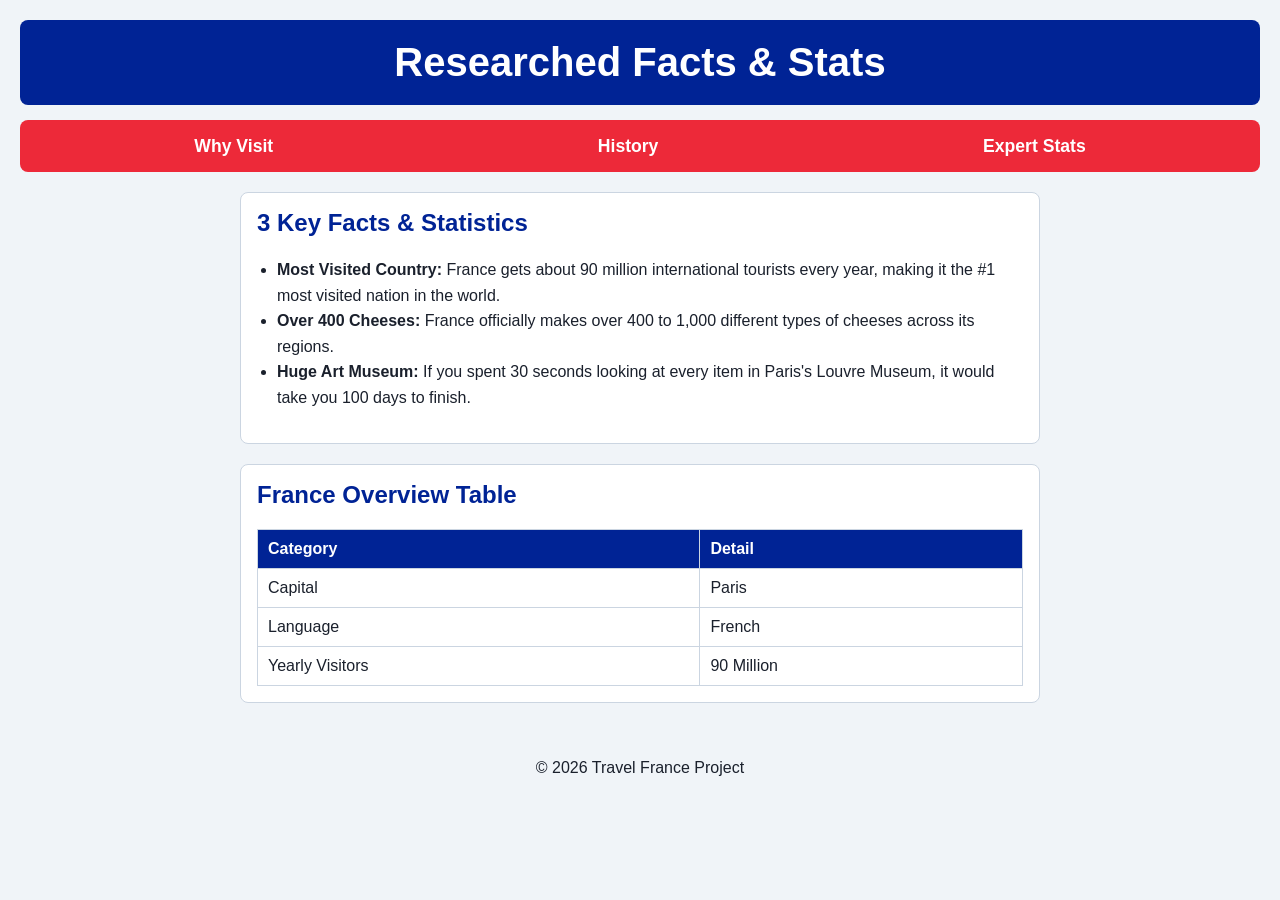
==== expert.html @ 116e02d5 "Rename Stats and Facts.html to expert.html" ====
<!DOCTYPE html>
<html lang="en">
<head>
    <meta charset="UTF-8">
    <meta name="viewport" content="width=device-width, initial-scale=1.0">
    <title>Travel France - Expert Facts</title>
    <link rel="icon" type="image/x-icon" href="https://upload.wikimedia.org/wikipedia/en/c/c3/Flag_of_France.svg">
    <link rel="stylesheet" href="style.css">
</head>
<body>

    <header>
        <h1>Researched Facts & Stats</h1>
    </header>

    <nav>
        <ul>
            <li><a href="index.html">Why Visit</a></li>
            <li><a href="history.html">History</a></li>
            <li><a href="expert.html">Expert Stats</a></li>
        </ul>
    </nav>

    <main>
        <div class="section">
            <h2>3 Key Facts & Statistics</h2>
            <ul>
                <li><strong>Most Visited Country:</strong> France gets about 90 million international tourists every year, making it the #1 most visited nation in the world.</li>
                <li><strong>Over 400 Cheeses:</strong> France officially makes over 400 to 1,000 different types of cheeses across its regions.</li>
                <li><strong>Huge Art Museum:</strong> If you spent 30 seconds looking at every item in Paris's Louvre Museum, it would take you 100 days to finish.</li>
            </ul>
        </div>

        <div class="section">
            <h2>France Overview Table</h2>
            <table>
                <tr>
                    <th>Category</th>
                    <th>Detail</th>
                </tr>
                <tr>
                    <td>Capital</td>
                    <td>Paris</td>
                </tr>
                <tr>
                    <td>Language</td>
                    <td>French</td>
                </tr>
                <tr>
                    <td>Yearly Visitors</td>
                    <td>90 Million</td>
                </tr>
            </table>
        </div>
    </main>

    <footer>
        <p>&copy; 2026 Travel France Project</p>
    </footer>

</body>
</html>
---- style.css ----
* {
  box-sizing: border-box;
}

body {
  margin: 0;
  font-family: Arial, sans-serif;
  background-color: #f0f4f8;
  color: #1a202c;
  padding: 20px;
}

header {
  text-align: center;
  padding: 20px;
  background-color: #002395;
  color: #ffffff;
  border-radius: 8px;
}

h1 {
  margin: 0;
  font-size: 2.5rem;
}

nav ul {
  list-style-type: none;
  padding: 0;
  display: flex;
  justify-content: space-around;
  background-color: #ed2939;
  padding: 12px;
  border-radius: 8px;
  margin-top: 15px;
}

nav a {
  color: white;
  font-weight: bold;
  text-decoration: none;
  font-size: 1.1rem;
}

nav a:hover {
  text-decoration: underline;
}

.section {
  max-width: 800px;
  margin: 20px auto;
  padding: 16px;
  background-color: #ffffff;
  border-radius: 8px;
  border: 1px solid #cbd5e1;
}

h2 {
  margin-top: 0;
  color: #002395;
}

img {
  display: block;
  max-width: 100%;
  height: auto;
  margin: 15px auto;
  border-radius: 8px;
}

ul, ol {
  padding-left: 20px;
  line-height: 1.6;
}

table {
  width: 100%;
  border-collapse: collapse;
  margin-top: 10px;
}

th, td {
  border: 1px solid #cbd5e1;
  padding: 10px;
  text-align: left;
}

th {
  background-color: #002395;
  color: white;
}

footer {
  text-align: center;
  margin-top: 30px;
  padding: 10px;
}
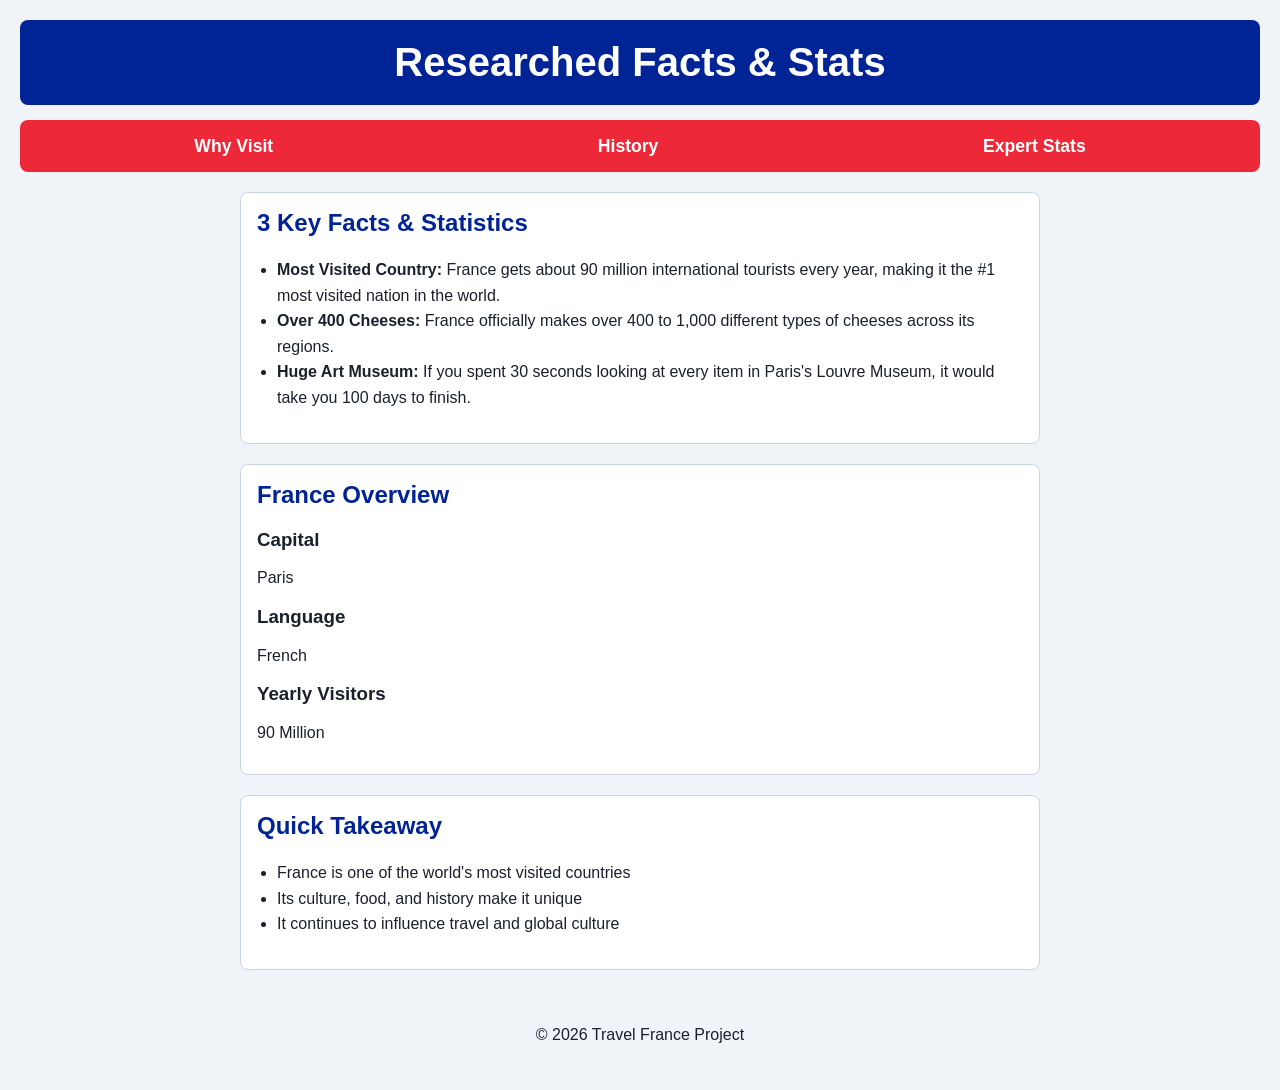
==== commit e4cadbd3: "Refactor France overview section with info cards" ====
--- a/expert.html
+++ b/expert.html
@@ -21,8 +21,8 @@
         </ul>
     </nav>
 
-    <main>
-        <div class="section">
+    <main class="page-grid">
+        <div class="section full">
             <h2>3 Key Facts & Statistics</h2>
             <ul>
                 <li><strong>Most Visited Country:</strong> France gets about 90 million international tourists every year, making it the #1 most visited nation in the world.</li>
@@ -32,25 +32,30 @@
         </div>
 
         <div class="section">
-            <h2>France Overview Table</h2>
-            <table>
-                <tr>
-                    <th>Category</th>
-                    <th>Detail</th>
-                </tr>
-                <tr>
-                    <td>Capital</td>
-                    <td>Paris</td>
-                </tr>
-                <tr>
-                    <td>Language</td>
-                    <td>French</td>
-                </tr>
-                <tr>
-                    <td>Yearly Visitors</td>
-                    <td>90 Million</td>
-                </tr>
-            </table>
+            <h2>France Overview</h2>
+            <div class="info-grid">
+                <div class="info-card">
+                    <h3>Capital</h3>
+                    <p>Paris</p>
+                </div>
+                <div class="info-card">
+                    <h3>Language</h3>
+                    <p>French</p>
+                </div>
+                <div class="info-card">
+                    <h3>Yearly Visitors</h3>
+                    <p>90 Million</p>
+                </div>
+            </div>
+        </div>
+
+        <div class="section">
+            <h2>Quick Takeaway</h2>
+            <ul>
+                <li>France is one of the world's most visited countries</li>
+                <li>Its culture, food, and history make it unique</li>
+                <li>It continues to influence travel and global culture</li>
+            </ul>
         </div>
     </main>
 
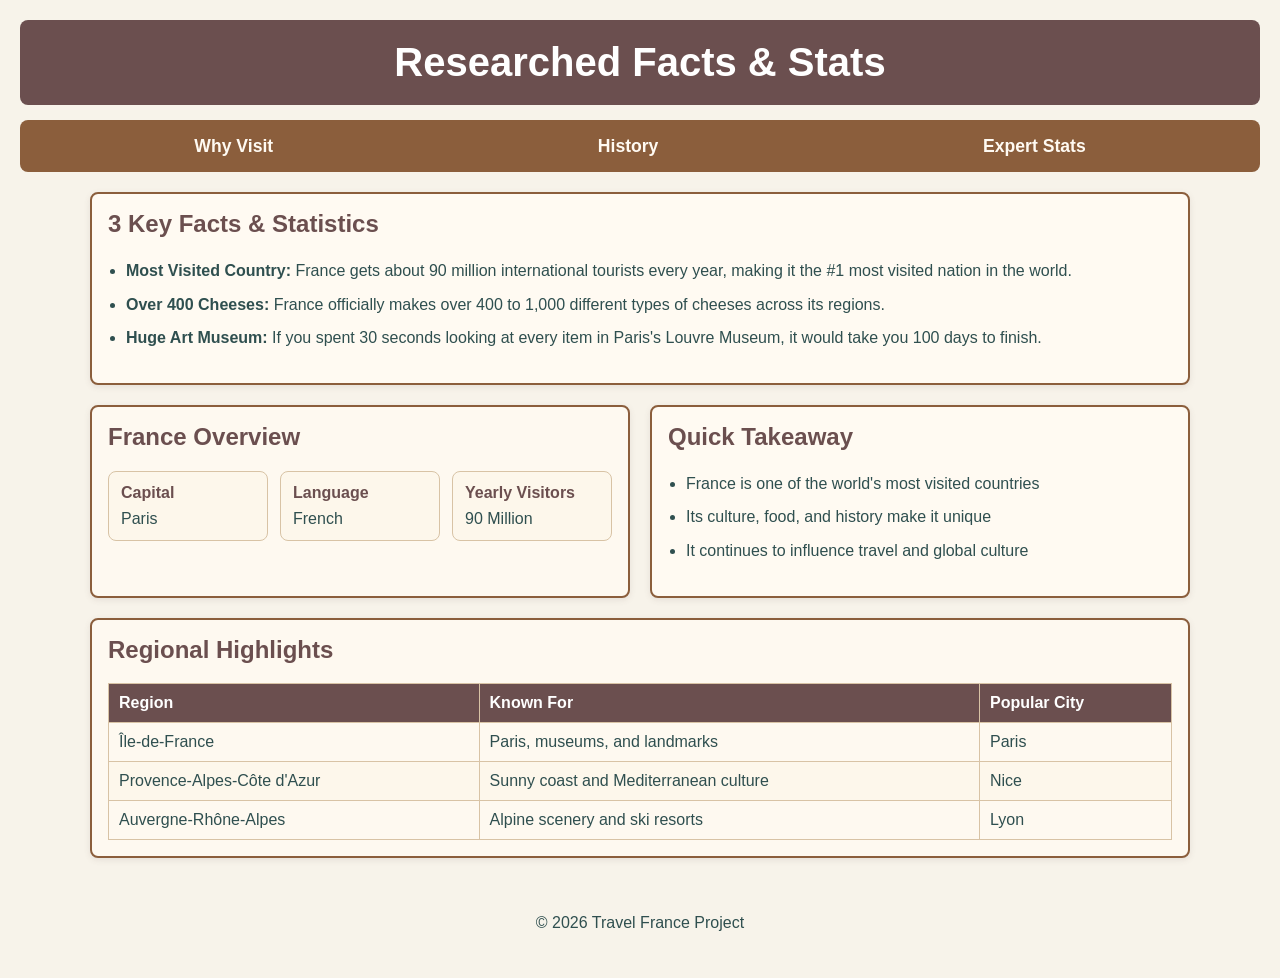
==== commit 83f4ce6e: "changes" ====
--- a/expert.html
+++ b/expert.html
@@ -57,6 +57,36 @@
                 <li>It continues to influence travel and global culture</li>
             </ul>
         </div>
+
+        <div class="section full">
+            <h2>Regional Highlights</h2>
+            <table>
+                <thead>
+                    <tr>
+                        <th>Region</th>
+                        <th>Known For</th>
+                        <th>Popular City</th>
+                    </tr>
+                </thead>
+                <tbody>
+                    <tr>
+                        <td>Île-de-France</td>
+                        <td>Paris, museums, and landmarks</td>
+                        <td>Paris</td>
+                    </tr>
+                    <tr>
+                        <td>Provence-Alpes-Côte d'Azur</td>
+                        <td>Sunny coast and Mediterranean culture</td>
+                        <td>Nice</td>
+                    </tr>
+                    <tr>
+                        <td>Auvergne-Rhône-Alpes</td>
+                        <td>Alpine scenery and ski resorts</td>
+                        <td>Lyon</td>
+                    </tr>
+                </tbody>
+            </table>
+        </div>
     </main>
 
     <footer>
--- a/style.css
+++ b/style.css
@@ -5,15 +5,15 @@
 body {
   margin: 0;
   font-family: Arial, sans-serif;
-  background-color: #f0f4f8;
-  color: #1a202c;
+  background-color: #f7f3ea;
+  color: #2f4f4f;
   padding: 20px;
 }
 
 header {
   text-align: center;
   padding: 20px;
-  background-color: #002395;
+  background-color: #6b4f4f;
   color: #ffffff;
   border-radius: 8px;
 }
@@ -28,35 +28,65 @@
   padding: 0;
   display: flex;
   justify-content: space-around;
-  background-color: #ed2939;
+  background-color: #8b5e3c;
   padding: 12px;
   border-radius: 8px;
   margin-top: 15px;
 }
 
 nav a {
-  color: white;
+  color: #fffaf2;
   font-weight: bold;
   text-decoration: none;
   font-size: 1.1rem;
 }
 
-nav a:hover {
+nav a:hover,
+nav a:focus-visible {
   text-decoration: underline;
+  color: #ffe4b5;
+}
+
+nav a:visited {
+  color: #f8e6c8;
+}
+
+.section:hover,
+.info-card:hover {
+  transform: translateY(-2px);
+  transition: transform 0.2s ease, box-shadow 0.2s ease;
+  box-shadow: 0 4px 10px rgba(107, 79, 79, 0.18);
+}
+
+.section:nth-child(even) {
+  background-color: #fef9f0;
+}
+
+.page-grid {
+  display: grid;
+  grid-template-columns: repeat(2, minmax(0, 1fr));
+  gap: 20px;
+  max-width: 1100px;
+  margin: 20px auto;
 }
 
 .section {
-  max-width: 800px;
-  margin: 20px auto;
+  max-width: none;
+  margin: 0;
   padding: 16px;
-  background-color: #ffffff;
+  background-color: #fffaf2;
   border-radius: 8px;
-  border: 1px solid #cbd5e1;
+  border: 2px solid #8b5e3c;
+  box-shadow: 0 2px 6px rgba(107, 79, 79, 0.12);
+}
+
+.section.full {
+  grid-column: 1 / -1;
 }
 
 h2 {
   margin-top: 0;
-  color: #002395;
+  color: #6b4f4f;
 }
 
 img {
@@ -72,21 +102,66 @@
   line-height: 1.6;
 }
 
+.section ul {
+  padding-left: 18px;
+}
+
+.section li {
+  margin-bottom: 8px;
+}
+
+.info-grid {
+  display: grid;
+  grid-template-columns: repeat(3, minmax(0, 1fr));
+  gap: 12px;
+  margin-top: 12px;
+}
+
+.info-card {
+  background-color: #fdf7eb;
+  border: 1px solid #d8c3a5;
+  border-radius: 8px;
+  padding: 12px;
+}
+
+.info-card h3 {
+  margin: 0 0 8px;
+  color: #6b4f4f;
+  font-size: 1rem;
+}
+
+.info-card p {
+  margin: 0;
+  color: #2f4f4f;
+}
+
 table {
   width: 100%;
   border-collapse: collapse;
-  margin-top: 10px;
+  margin-top: 12px;
+}
+
+thead {
+  background-color: #6b4f4f;
+  color: #ffffff;
 }
 
 th, td {
-  border: 1px solid #cbd5e1;
+  border: 1px solid #d8c3a5;
   padding: 10px;
   text-align: left;
 }
 
-th {
-  background-color: #002395;
-  color: white;
+tbody tr:nth-child(even) {
+  background-color: #fdf7eb;
+}
+
+.map-image {
+  display: block;
+  width: min(100%, 600px);
+  margin: 15px auto 0;
+  border: 3px solid #8b5e3c;
+  border-radius: 10px;
 }
 
 footer {
@@ -94,3 +169,13 @@
   margin-top: 30px;
   padding: 10px;
 }
+
+@media (max-width: 760px) {
+  .page-grid {
+    grid-template-columns: 1fr;
+  }
+
+  .info-grid {
+    grid-template-columns: 1fr;
+  }
+}
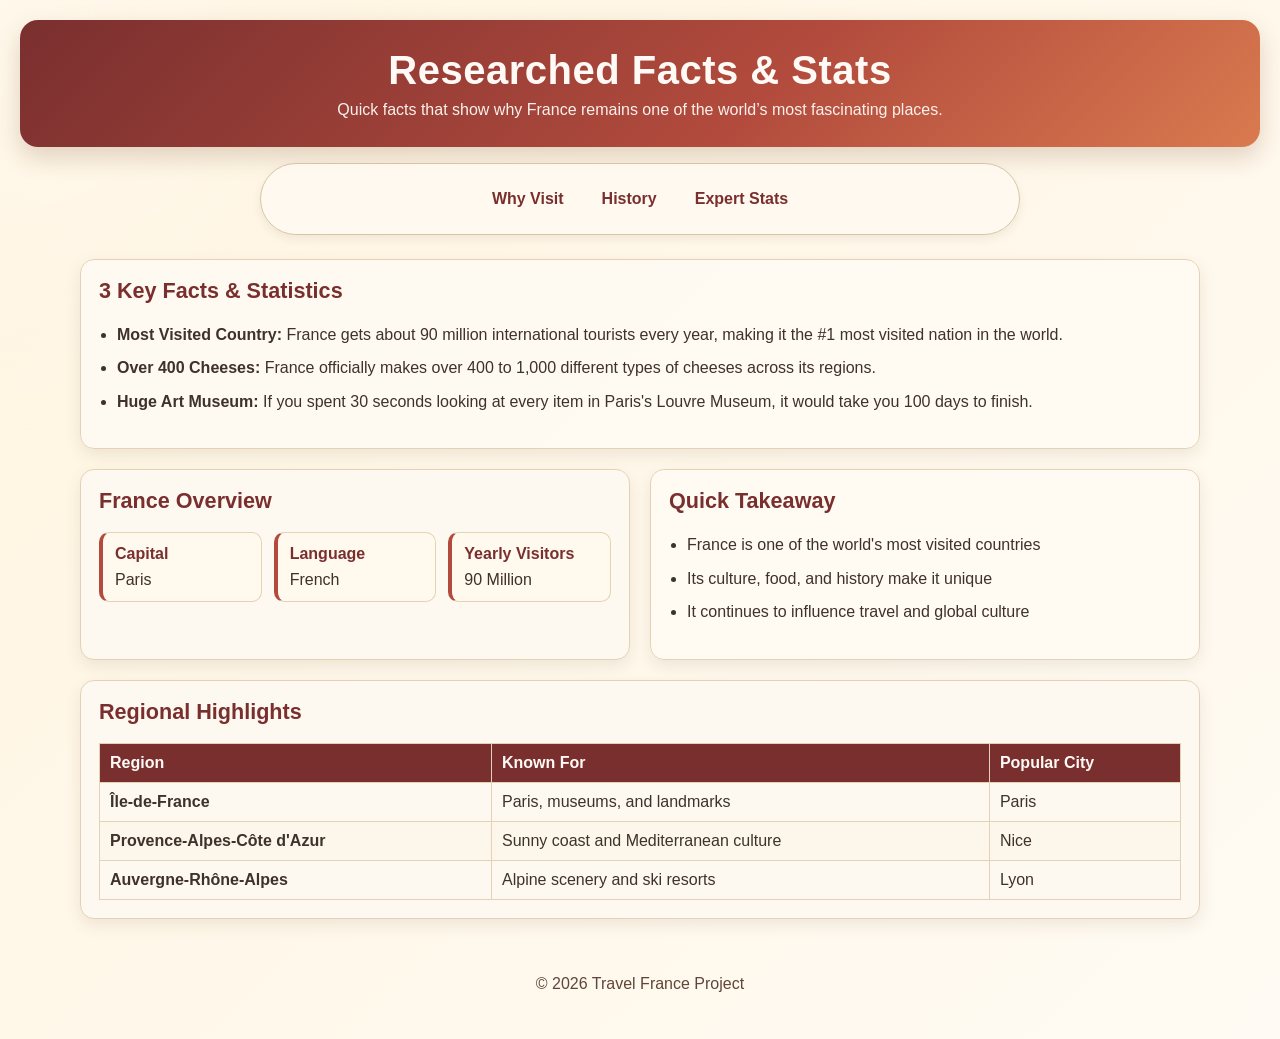
==== commit f538db57: "changes" ====
--- a/expert.html
+++ b/expert.html
@@ -11,6 +11,7 @@
 
     <header>
         <h1>Researched Facts & Stats</h1>
+        <p>Quick facts that show why France remains one of the world’s most fascinating places.</p>
     </header>
 
     <nav>
--- a/style.css
+++ b/style.css
@@ -4,89 +4,117 @@
 
 body {
   margin: 0;
-  font-family: Arial, sans-serif;
-  background-color: #f7f3ea;
-  color: #2f4f4f;
+  font-family: "Segoe UI", Tahoma, Geneva, Verdana, sans-serif;
+  color: #3f312b;
   padding: 20px;
+  overflow-x: hidden;
+  min-height: 100vh;
+  background:
+    linear-gradient(135deg, rgba(255, 244, 222, 0.94), rgba(255, 250, 242, 0.9)),
+    url('https://images.unsplash.com/photo-1499856871958-5b9627545d1a?auto=format&fit=crop&w=1600&q=80') center/cover fixed;
+}
+
+body::before {
+  content: "";
+  position: fixed;
+  inset: 0;
+  background: radial-gradient(circle at top left, rgba(255, 255, 255, 0.35), transparent 28%);
+  pointer-events: none;
+  z-index: -1;
 }
 
 header {
   text-align: center;
-  padding: 20px;
-  background-color: #6b4f4f;
-  color: #ffffff;
-  border-radius: 8px;
-}
-
-h1 {
-  margin: 0;
+  padding: 28px 24px;
+  background: linear-gradient(135deg, #7a2f2f, #b24b3d 60%, #d97a4f);
+  color: #fffaf5;
+  border-radius: 18px;
+  box-shadow: 0 10px 24px rgba(98, 56, 24, 0.2);
+}
+
+header h1 {
+  margin: 0 0 8px;
   font-size: 2.5rem;
+  letter-spacing: 0.5px;
+}
+
+header p {
+  margin: 0;
+  font-size: 1rem;
+  opacity: 0.95;
 }
 
 nav ul {
-  list-style-type: none;
-  padding: 0;
+  list-style: none;
   display: flex;
-  justify-content: space-around;
-  background-color: #8b5e3c;
-  padding: 12px;
-  border-radius: 8px;
-  margin-top: 15px;
+  justify-content: center;
+  flex-wrap: wrap;
+  gap: 10px;
+  padding: 14px;
+  margin: 16px auto 0;
+  max-width: 760px;
+  background: rgba(255, 250, 242, 0.86);
+  border: 1px solid #d8c3a5;
+  border-radius: 999px;
+  box-shadow: 0 4px 10px rgba(74, 48, 26, 0.08);
 }
 
 nav a {
-  color: #fffaf2;
-  font-weight: bold;
+  display: inline-block;
+  padding: 8px 14px;
+  color: #7a2f2f;
+  font-weight: 700;
   text-decoration: none;
-  font-size: 1.1rem;
+  border-radius: 999px;
+  transition: background 0.2s ease, color 0.2s ease;
 }
 
 nav a:hover,
 nav a:focus-visible {
-  text-decoration: underline;
-  color: #ffe4b5;
+  background: #7a2f2f;
+  color: #fffaf5;
 }
 
 nav a:visited {
-  color: #f8e6c8;
-}
-
-.section:hover,
-.info-card:hover {
-  transform: translateY(-2px);
-  transition: transform 0.2s ease, box-shadow 0.2s ease;
-  box-shadow: 0 4px 10px rgba(107, 79, 79, 0.18);
-}
-
-.section:nth-child(even) {
-  background-color: #fef9f0;
+  color: #7a2f2f;
 }
 
 .page-grid {
   display: grid;
   grid-template-columns: repeat(2, minmax(0, 1fr));
   gap: 20px;
-  max-width: 1100px;
-  margin: 20px auto;
+  max-width: 1120px;
+  margin: 24px auto;
 }
 
 .section {
-  max-width: none;
-  margin: 0;
-  padding: 16px;
-  background-color: #fffaf2;
-  border-radius: 8px;
-  border: 2px solid #8b5e3c;
-  box-shadow: 0 2px 6px rgba(107, 79, 79, 0.12);
+  margin: 0;
+  padding: 18px;
+  background: rgba(255, 250, 242, 0.96);
+  border-radius: 14px;
+  border: 1px solid #e5d2b6;
+  box-shadow: 0 6px 16px rgba(93, 66, 35, 0.1);
+  transition: transform 0.2s ease, box-shadow 0.2s ease;
+}
+
+.section:hover,
+.info-card:hover {
+  transform: translateY(-3px);
+  box-shadow: 0 8px 18px rgba(93, 66, 35, 0.13);
 }
 
 .section.full {
   grid-column: 1 / -1;
 }
 
+.section:nth-child(even) {
+  background-color: #fef9f0;
+}
+
 h2 {
   margin-top: 0;
-  color: #6b4f4f;
+  color: #7a2f2f;
+  font-size: 1.35rem;
 }
 
 img {
@@ -94,7 +122,8 @@
   max-width: 100%;
   height: auto;
   margin: 15px auto;
-  border-radius: 8px;
+  border-radius: 12px;
+  box-shadow: 0 6px 14px rgba(73, 48, 27, 0.16);
 }
 
 ul, ol {
@@ -118,21 +147,23 @@
 }
 
 .info-card {
-  background-color: #fdf7eb;
-  border: 1px solid #d8c3a5;
-  border-radius: 8px;
+  background-color: #fff9ee;
+  border: 1px solid #e5d2b6;
+  border-left: 4px solid #b24b3d;
+  border-radius: 10px;
   padding: 12px;
+  transition: transform 0.2s ease, box-shadow 0.2s ease;
 }
 
 .info-card h3 {
   margin: 0 0 8px;
-  color: #6b4f4f;
+  color: #7a2f2f;
   font-size: 1rem;
 }
 
 .info-card p {
   margin: 0;
-  color: #2f4f4f;
+  color: #3f312b;
 }
 
 table {
@@ -142,35 +173,49 @@
 }
 
 thead {
-  background-color: #6b4f4f;
-  color: #ffffff;
+  background-color: #7a2f2f;
+  color: #fffaf5;
 }
 
 th, td {
-  border: 1px solid #d8c3a5;
+  border: 1px solid #e5d2b6;
   padding: 10px;
   text-align: left;
 }
 
 tbody tr:nth-child(even) {
   background-color: #fdf7eb;
+}
+
+tbody tr:hover {
+  background-color: #f8e6c8;
+}
+
+th:first-child,
+td:first-child {
+  font-weight: bold;
 }
 
 .map-image {
   display: block;
   width: min(100%, 600px);
   margin: 15px auto 0;
-  border: 3px solid #8b5e3c;
-  border-radius: 10px;
+  border: 3px solid #b24b3d;
+  border-radius: 12px;
 }
 
 footer {
   text-align: center;
   margin-top: 30px;
   padding: 10px;
+  color: #5f4638;
 }
 
 @media (max-width: 760px) {
+  body {
+    padding: 12px;
+  }
+
   .page-grid {
     grid-template-columns: 1fr;
   }
@@ -178,4 +223,8 @@
   .info-grid {
     grid-template-columns: 1fr;
   }
-}
+
+  nav ul {
+    border-radius: 18px;
+  }
+}
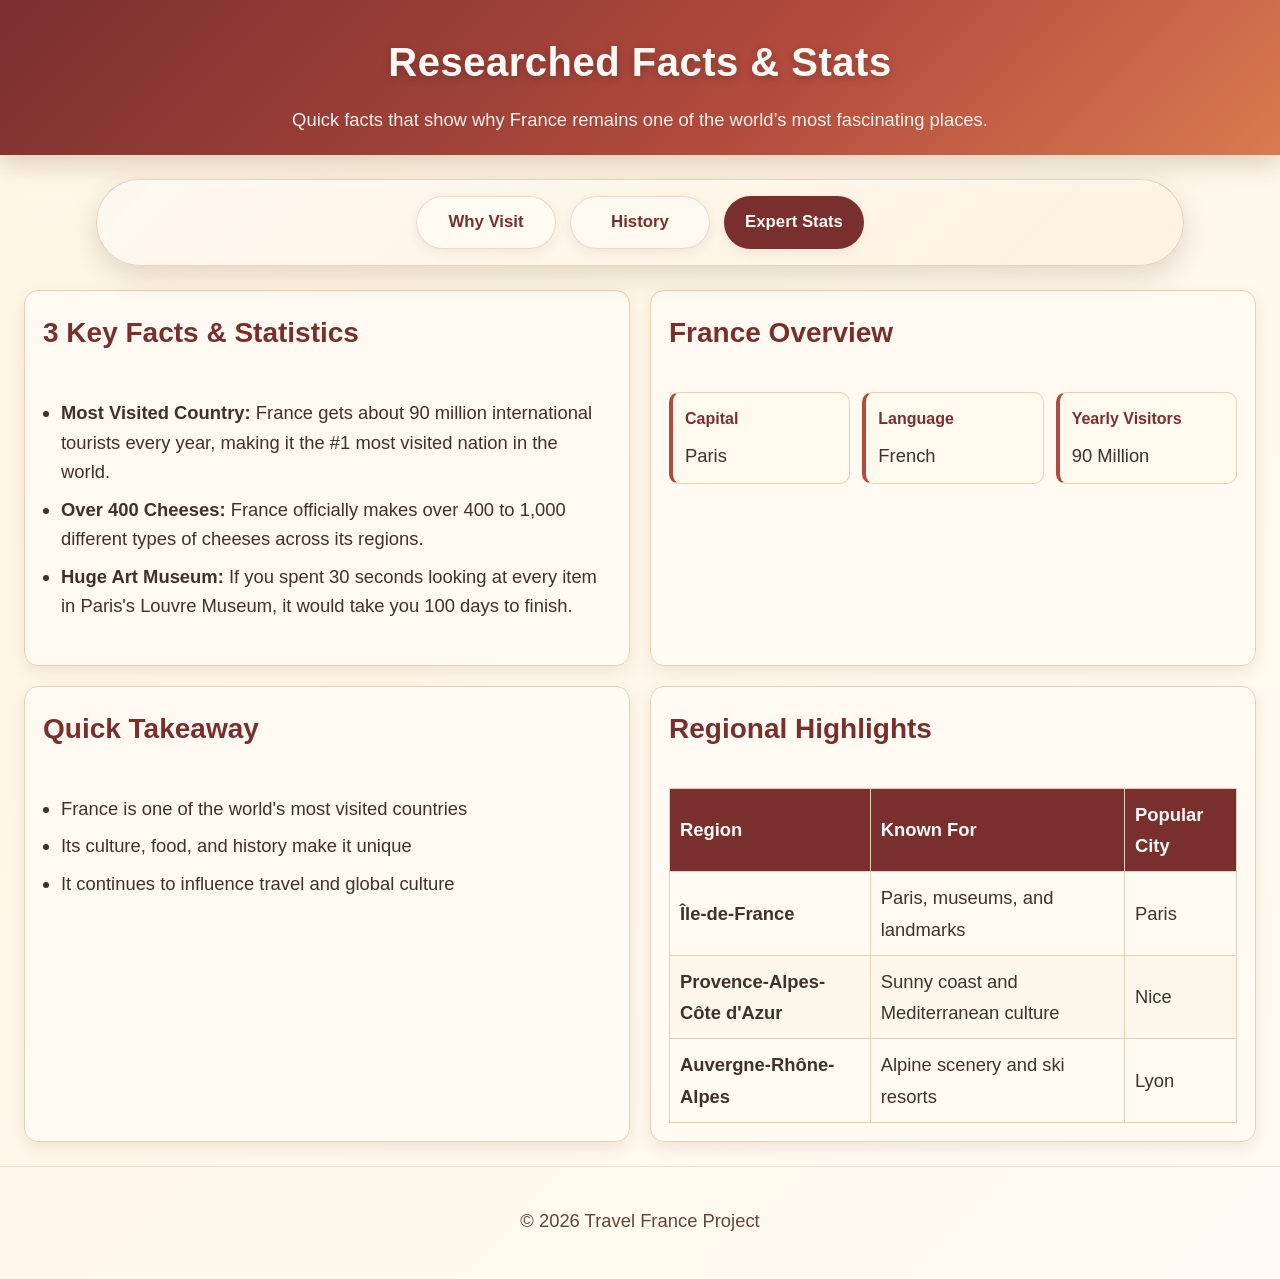
==== commit 1529633e: "Add active class to Expert Stats navigation link" ====
--- a/expert.html
+++ b/expert.html
@@ -14,11 +14,11 @@
         <p>Quick facts that show why France remains one of the world’s most fascinating places.</p>
     </header>
 
-    <nav>
+    <nav class="main-nav">
         <ul>
             <li><a href="index.html">Why Visit</a></li>
             <li><a href="history.html">History</a></li>
-            <li><a href="expert.html">Expert Stats</a></li>
+            <li><a href="expert.html" class="active">Expert Stats</a></li>
         </ul>
     </nav>
 
--- a/style.css
+++ b/style.css
@@ -5,10 +5,14 @@
 body {
   margin: 0;
   font-family: "Segoe UI", Tahoma, Geneva, Verdana, sans-serif;
+  font-size: 1.15rem;
+  line-height: 1.7;
   color: #3f312b;
-  padding: 20px;
+  padding: 0;
   overflow-x: hidden;
   min-height: 100vh;
+  display: flex;
+  flex-direction: column;
   background:
     linear-gradient(135deg, rgba(255, 244, 222, 0.94), rgba(255, 250, 242, 0.9)),
     url('https://images.unsplash.com/photo-1499856871958-5b9627545d1a?auto=format&fit=crop&w=1600&q=80') center/cover fixed;
@@ -23,12 +27,23 @@
   z-index: -1;
 }
 
+header,
+nav,
+main,
+footer {
+  width: 100%;
+  box-sizing: border-box;
+}
+
+main {
+  flex: 1;
+}
+
 header {
   text-align: center;
-  padding: 28px 24px;
+  padding: 28px 24px 20px;
   background: linear-gradient(135deg, #7a2f2f, #b24b3d 60%, #d97a4f);
   color: #fffaf5;
-  border-radius: 18px;
   box-shadow: 0 10px 24px rgba(98, 56, 24, 0.2);
 }
 
@@ -36,46 +51,68 @@
   margin: 0 0 8px;
   font-size: 2.5rem;
   letter-spacing: 0.5px;
+  text-shadow: 0 2px 8px rgba(0, 0, 0, 0.22);
 }
 
 header p {
   margin: 0;
-  font-size: 1rem;
+  font-size: 1.15rem;
   opacity: 0.95;
 }
 
-nav ul {
+nav.main-nav {
+  width: min(100%, 1120px);
+  margin: 24px auto 0;
+  padding: 0 16px;
+}
+
+nav.main-nav ul {
   list-style: none;
   display: flex;
   justify-content: center;
+  align-items: center;
   flex-wrap: wrap;
-  gap: 10px;
-  padding: 14px;
-  margin: 16px auto 0;
-  max-width: 760px;
-  background: rgba(255, 250, 242, 0.86);
-  border: 1px solid #d8c3a5;
+  gap: 14px;
+  padding: 16px 24px;
+  margin: 0;
+  min-height: 74px;
+  background: linear-gradient(135deg, rgba(255, 248, 240, 0.96), rgba(255, 242, 224, 0.92));
+  border: 1px solid rgba(184, 117, 70, 0.28);
   border-radius: 999px;
-  box-shadow: 0 4px 10px rgba(74, 48, 26, 0.08);
-}
-
-nav a {
-  display: inline-block;
-  padding: 8px 14px;
-  color: #7a2f2f;
+  box-shadow: 0 10px 28px rgba(74, 48, 26, 0.16), inset 0 1px 0 rgba(255, 255, 255, 0.8);
+  backdrop-filter: blur(10px);
+  -webkit-backdrop-filter: blur(10px);
+}
+
+nav.main-nav li {
+  display: flex;
+}
+
+nav.main-nav a {
+  display: inline-flex;
+  align-items: center;
+  justify-content: center;
+  min-width: 140px;
+  padding: 12px 20px;
+  color: #7a2f2f;
+  font-size: 1.05rem;
   font-weight: 700;
   text-decoration: none;
   border-radius: 999px;
+  background: rgba(255, 250, 242, 0.92);
+  border: 1px solid rgba(122, 47, 47, 0.16);
+  box-shadow: 0 4px 12px rgba(74, 48, 26, 0.08);
   transition: background 0.2s ease, color 0.2s ease;
 }
 
-nav a:hover,
-nav a:focus-visible {
+nav.main-nav a:hover,
+nav.main-nav a:focus-visible,
+nav.main-nav a.active {
   background: #7a2f2f;
   color: #fffaf5;
 }
 
-nav a:visited {
+nav.main-nav a:visited {
   color: #7a2f2f;
 }
 
@@ -83,8 +120,11 @@
   display: grid;
   grid-template-columns: repeat(2, minmax(0, 1fr));
   gap: 20px;
-  max-width: 1120px;
-  margin: 24px auto;
+  width: 100%;
+  max-width: 1280px;
+  margin: 24px auto 0;
+  padding: 0 24px 24px;
+  align-items: stretch;
 }
 
 .section {
@@ -94,31 +134,24 @@
   border-radius: 14px;
   border: 1px solid #e5d2b6;
   box-shadow: 0 6px 16px rgba(93, 66, 35, 0.1);
-  transition: transform 0.2s ease, box-shadow 0.2s ease;
-}
-
-.section:hover,
-.info-card:hover {
-  transform: translateY(-3px);
-  box-shadow: 0 8px 18px rgba(93, 66, 35, 0.13);
+  display: flex;
+  flex-direction: column;
+  min-height: 100%;
 }
 
 .section.full {
-  grid-column: 1 / -1;
-}
-
-.section:nth-child(even) {
-  background-color: #fef9f0;
+  grid-column: auto;
 }
 
 h2 {
   margin-top: 0;
   color: #7a2f2f;
-  font-size: 1.35rem;
+  font-size: 1.75rem;
 }
 
 img {
   display: block;
+  width: 100%;
   max-width: 100%;
   height: auto;
   margin: 15px auto;
@@ -152,7 +185,6 @@
   border-left: 4px solid #b24b3d;
   border-radius: 10px;
   padding: 12px;
-  transition: transform 0.2s ease, box-shadow 0.2s ease;
 }
 
 .info-card h3 {
@@ -206,25 +238,24 @@
 
 footer {
   text-align: center;
-  margin-top: 30px;
-  padding: 10px;
+  margin-top: auto;
+  padding: 20px 24px 24px;
   color: #5f4638;
+  border-top: 1px solid rgba(122, 47, 47, 0.12);
 }
 
 @media (max-width: 760px) {
-  body {
-    padding: 12px;
-  }
-
   .page-grid {
     grid-template-columns: 1fr;
+    padding: 0 16px 16px;
   }
 
   .info-grid {
     grid-template-columns: 1fr;
   }
 
-  nav ul {
-    border-radius: 18px;
+  nav.main-nav ul {
+    border-radius: 24px;
+    padding: 14px 16px;
   }
 }
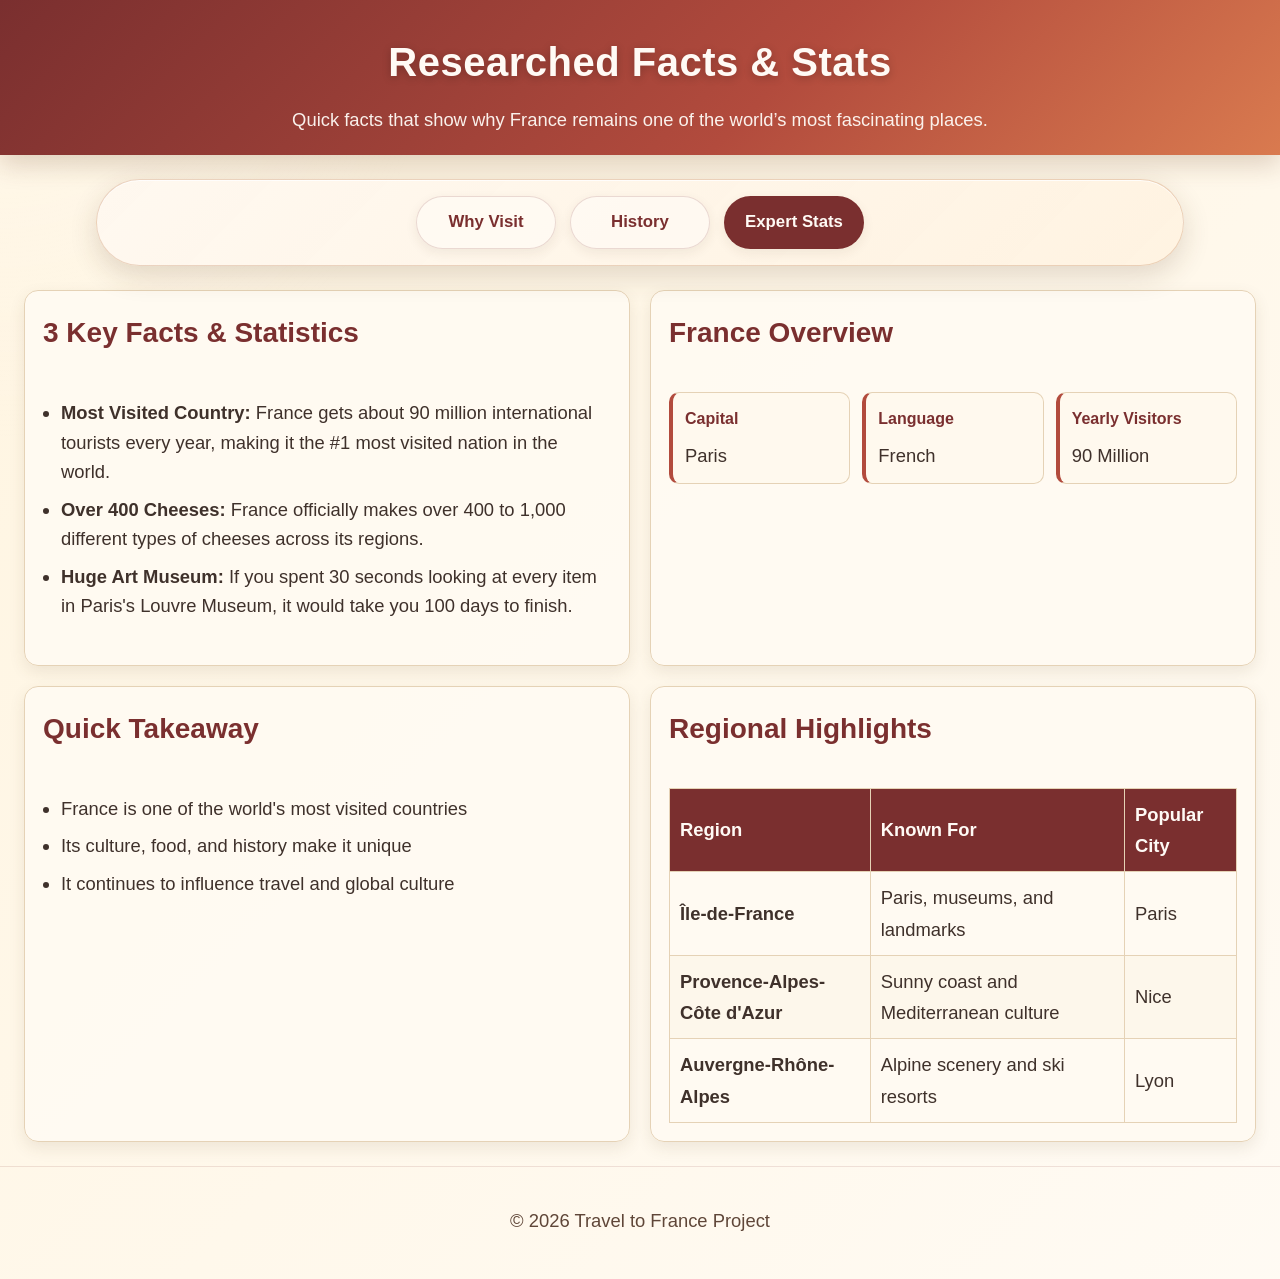
==== commit 7fe8efc5: "Update expert.html" ====
--- a/expert.html
+++ b/expert.html
@@ -91,7 +91,7 @@
     </main>
 
     <footer>
-        <p>&copy; 2026 Travel France Project</p>
+        <p>&copy; 2026 Travel to France Project</p>
     </footer>
 
 </body>
